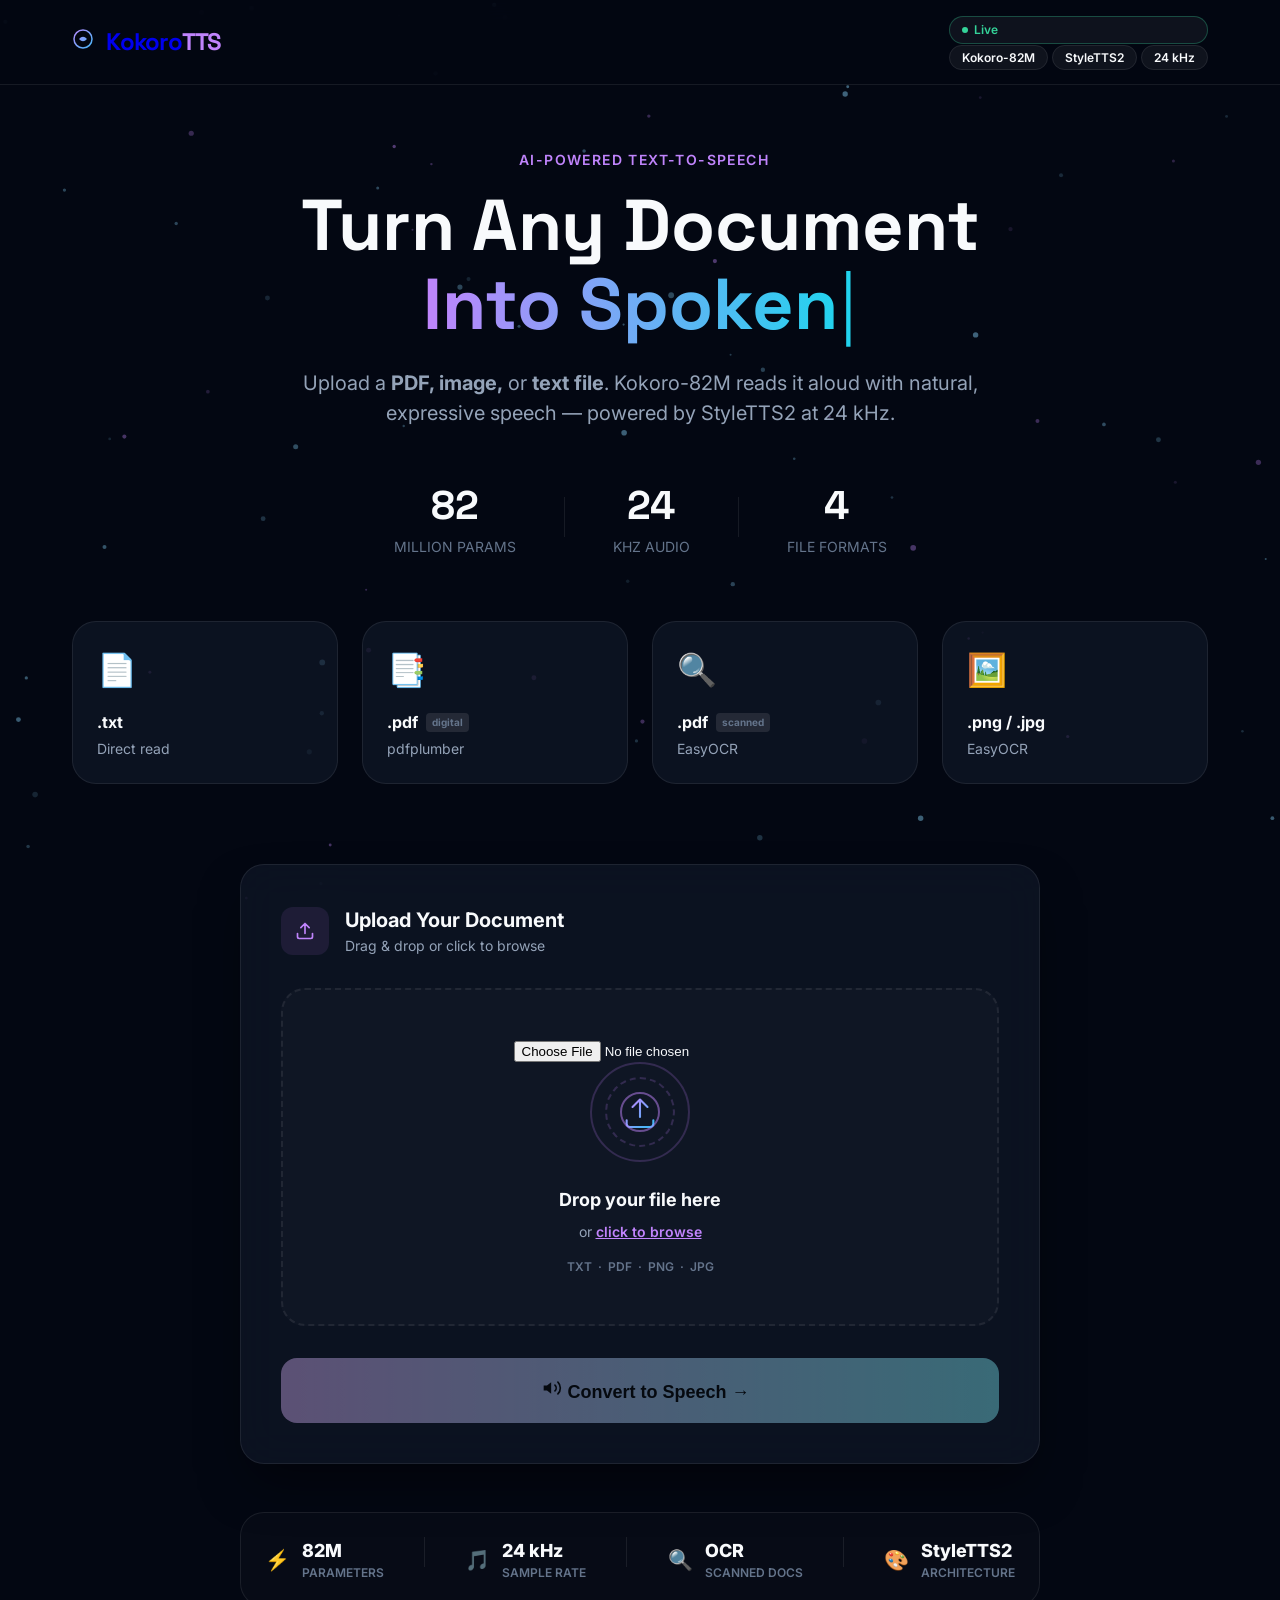
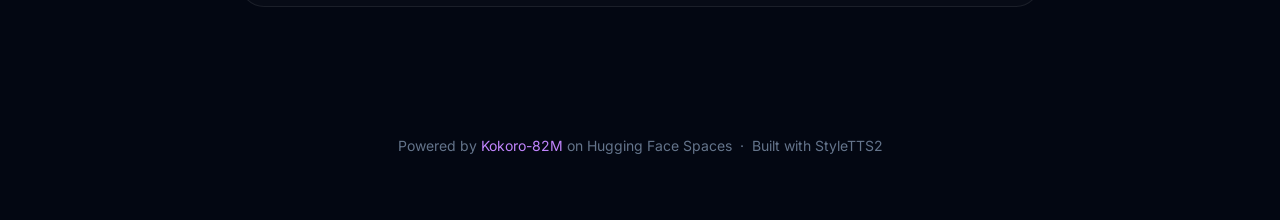
==== frontend/index.html @ 19678076 "Add Kokoro TTS frontend with fixed upload API" ====
<!DOCTYPE html>
<html lang="en">
<head>
  <meta charset="UTF-8" />
  <meta name="viewport" content="width=device-width, initial-scale=1.0" />
  <title>Kokoro TTS — Document to Speech</title>
  <meta name="description" content="Transform your documents into natural-sounding speech with Kokoro-82M. Upload a PDF, image, or text file and receive a high-quality MP3 narration powered by StyleTTS2." />
  <link rel="preconnect" href="https://fonts.googleapis.com" />
  <link rel="preconnect" href="https://fonts.gstatic.com" crossorigin />
  <link href="https://fonts.googleapis.com/css2?family=Inter:wght@300;400;500;600;700;800;900&family=Space+Grotesk:wght@400;500;600;700;800&display=swap" rel="stylesheet" />
  <link rel="stylesheet" href="style.css" />
</head>
<body>

  <!-- ── Canvas particle field ── -->
  <canvas id="bg-canvas" aria-hidden="true"></canvas>

  <!-- ── Noise texture overlay ── -->
  <div class="noise" aria-hidden="true"></div>

  <!-- ── Header ── -->
  <header class="header" id="header">
    <div class="header-inner">
      <a href="#main" class="logo" aria-label="Kokoro TTS home">
        <div class="logo-icon" aria-hidden="true">
          <svg width="22" height="22" viewBox="0 0 22 22" fill="none">
            <defs>
              <linearGradient id="logoGrad" x1="0" y1="0" x2="22" y2="22" gradientUnits="userSpaceOnUse">
                <stop offset="0%" stop-color="#c084fc"/>
                <stop offset="100%" stop-color="#38bdf8"/>
              </linearGradient>
            </defs>
            <path d="M11 2C6 2 2 6 2 11s4 9 9 9 9-4 9-9-4-9-9-9z" stroke="url(#logoGrad)" stroke-width="1.5" fill="none"/>
            <path d="M7 11 Q11 6.5 15 11 Q11 15.5 7 11Z" fill="url(#logoGrad)"/>
          </svg>
        </div>
        <span class="logo-text">Kokoro<span class="logo-accent">TTS</span></span>
      </a>
      <div class="header-right">
        <div class="header-badges" role="list" aria-label="Model info">
          <span class="badge badge-live" role="listitem">
            <span class="live-dot" aria-hidden="true"></span>Live
          </span>
          <span class="badge badge-model" role="listitem">Kokoro-82M</span>
          <span class="badge badge-arch" role="listitem">StyleTTS2</span>
          <span class="badge badge-hz" role="listitem">24 kHz</span>
        </div>
      </div>
    </div>
  </header>

  <main class="main" id="main">

    <!-- ── Hero ── -->
    <section class="hero" aria-labelledby="hero-title">

      <!-- Waveform decoration -->
      <div class="hero-wave" aria-hidden="true">
        <div class="wave-bars">
          <!-- 28 bars, animated via CSS -->
          <span></span><span></span><span></span><span></span><span></span>
          <span></span><span></span><span></span><span></span><span></span>
          <span></span><span></span><span></span><span></span><span></span>
          <span></span><span></span><span></span><span></span><span></span>
          <span></span><span></span><span></span><span></span><span></span>
          <span></span><span></span><span></span>
        </div>
      </div>

      <div class="hero-eyebrow">
        <span class="pulse-dot" aria-hidden="true"></span>
        AI-Powered Text-to-Speech
      </div>

      <h1 id="hero-title" class="hero-title">
        <span class="line1">Turn Any Document</span><br/>
        <span class="gradient-text" id="typewriter-text"></span><span class="typewriter-cursor" aria-hidden="true">|</span>
      </h1>

      <p class="hero-subtitle">
        Upload a <strong>PDF, image,</strong> or <strong>text file</strong>. Kokoro-82M reads it aloud with
        natural, expressive speech — powered by StyleTTS2 at 24 kHz.
      </p>

      <!-- Stats row -->
      <div class="hero-stats" role="list" aria-label="Model statistics">
        <div class="stat-item" role="listitem">
          <div class="stat-number" data-target="82">0</div>
          <div class="stat-label">Million Params</div>
        </div>
        <div class="stat-divider" aria-hidden="true"></div>
        <div class="stat-item" role="listitem">
          <div class="stat-number" data-target="24">0</div>
          <div class="stat-label">kHz Audio</div>
        </div>
        <div class="stat-divider" aria-hidden="true"></div>
        <div class="stat-item" role="listitem">
          <div class="stat-number" data-target="4">0</div>
          <div class="stat-label">File Formats</div>
        </div>
      </div>

      <!-- Format cards -->
      <div class="format-cards" role="list" aria-label="Supported file formats">
        <div class="format-card" role="listitem" tabindex="0">
          <div class="fc-glow" aria-hidden="true"></div>
          <div class="fc-icon" aria-hidden="true">📄</div>
          <div class="fc-name">.txt</div>
          <div class="fc-method">Direct read</div>
        </div>
        <div class="format-card" role="listitem" tabindex="0">
          <div class="fc-glow" aria-hidden="true"></div>
          <div class="fc-icon" aria-hidden="true">📑</div>
          <div class="fc-name">.pdf <span class="fc-tag">digital</span></div>
          <div class="fc-method">pdfplumber</div>
        </div>
        <div class="format-card" role="listitem" tabindex="0">
          <div class="fc-glow" aria-hidden="true"></div>
          <div class="fc-icon" aria-hidden="true">🔍</div>
          <div class="fc-name">.pdf <span class="fc-tag">scanned</span></div>
          <div class="fc-method">EasyOCR</div>
        </div>
        <div class="format-card" role="listitem" tabindex="0">
          <div class="fc-glow" aria-hidden="true"></div>
          <div class="fc-icon" aria-hidden="true">🖼️</div>
          <div class="fc-name">.png / .jpg</div>
          <div class="fc-method">EasyOCR</div>
        </div>
      </div>

    </section>

    <!-- ── Converter card ── -->
    <section class="card-section" aria-label="Document to speech converter" id="converter-section">
      <div class="card" id="converter-card">

        <!-- Glowing border -->
        <div class="card-glow" aria-hidden="true"></div>

        <!-- Upload phase -->
        <div class="phase" id="phase-upload">
          <div class="phase-header">
            <div class="phase-icon" aria-hidden="true">
              <svg viewBox="0 0 24 24" fill="none" width="20" height="20">
                <path d="M21 15v4a2 2 0 01-2 2H5a2 2 0 01-2-2v-4M17 8l-5-5-5 5M12 3v12" stroke="currentColor" stroke-width="2" stroke-linecap="round" stroke-linejoin="round"/>
              </svg>
            </div>
            <div>
              <div class="phase-title">Upload Your Document</div>
              <div class="phase-sub">Drag & drop or click to browse</div>
            </div>
          </div>

          <div
            class="drop-zone"
            id="drop-zone"
            role="button"
            tabindex="0"
            aria-label="Upload file. Click to browse or drag and drop."
            aria-describedby="file-hint"
          >
            <input type="file" id="file-input" accept=".txt,.pdf,.png,.jpg,.jpeg" aria-hidden="true" tabindex="-1" />

            <!-- Idle state -->
            <div class="dz-idle" id="dz-idle">
              <div class="dz-rings" aria-hidden="true">
                <div class="ring r1"></div>
                <div class="ring r2"></div>
                <div class="ring r3"></div>
                <svg class="dz-upload-icon" viewBox="0 0 48 48" fill="none">
                  <path d="M24 10v20M15 18l9-9 9 9" stroke="url(#uploadGrad)" stroke-width="2.5" stroke-linecap="round" stroke-linejoin="round"/>
                  <path d="M8 34v4a4 4 0 004 4h24a4 4 0 004-4v-4" stroke="url(#uploadGrad)" stroke-width="2.5" stroke-linecap="round"/>
                  <defs>
                    <linearGradient id="uploadGrad" x1="8" y1="10" x2="40" y2="42" gradientUnits="userSpaceOnUse">
                      <stop stop-color="#c084fc"/>
                      <stop offset="1" stop-color="#38bdf8"/>
                    </linearGradient>
                  </defs>
                </svg>
              </div>
              <div class="dz-idle-title">Drop your file here</div>
              <div class="dz-idle-sub">or <span class="dz-browse-link">click to browse</span></div>
              <div class="dz-formats" id="file-hint">TXT &nbsp;·&nbsp; PDF &nbsp;·&nbsp; PNG &nbsp;·&nbsp; JPG</div>
            </div>

            <!-- Drag-over state -->
            <div class="dz-dragover" id="dz-dragover" hidden>
              <div class="dz-drop-icon" aria-hidden="true">📥</div>
              <div class="dz-drop-text">Release to upload</div>
            </div>

            <!-- File selected state -->
            <div class="dz-file" id="dz-file" hidden>
              <div class="dz-file-preview">
                <div class="dz-file-emoji" id="dz-file-emoji" aria-hidden="true">📄</div>
                <div class="dz-file-details">
                  <div class="dz-file-name" id="dz-file-name">document.pdf</div>
                  <div class="dz-file-meta">
                    <span id="dz-file-size">0 KB</span>
                    <span class="dz-file-type-badge" id="dz-file-type">PDF</span>
                  </div>
                </div>
                <button class="dz-remove-btn" id="dz-remove" aria-label="Remove file" type="button">
                  <svg viewBox="0 0 16 16" fill="none" width="14" height="14">
                    <path d="M12 4L4 12M4 4l8 8" stroke="currentColor" stroke-width="2" stroke-linecap="round"/>
                  </svg>
                </button>
              </div>
              <div class="dz-file-bar" aria-hidden="true">
                <div class="dz-file-bar-fill"></div>
              </div>
            </div>
          </div>

          <button class="convert-btn" id="convert-btn" disabled aria-label="Convert document to speech">
            <span class="btn-shimmer" aria-hidden="true"></span>
            <span class="btn-content">
              <span class="btn-icon" aria-hidden="true">
                <svg viewBox="0 0 24 24" fill="none" width="20" height="20">
                  <path d="M11 5L6 9H2v6h4l5 4V5z" fill="currentColor"/>
                  <path d="M19.07 4.93a10 10 0 010 14.14M15.54 8.46a5 5 0 010 7.07" stroke="currentColor" stroke-width="2" stroke-linecap="round"/>
                </svg>
              </span>
              <span class="btn-text">Convert to Speech</span>
              <span class="btn-arrow" aria-hidden="true">→</span>
            </span>
            <span class="btn-loader" aria-hidden="true">
              <span class="loader-bars">
                <span></span><span></span><span></span><span></span><span></span>
              </span>
              <span class="loader-text">Processing…</span>
            </span>
          </button>
        </div>

        <!-- Progress phase -->
        <div class="phase" id="phase-progress" hidden aria-live="polite">
          <div class="progress-visual">
            <!-- Animated waveform during processing -->
            <div class="proc-wave" aria-hidden="true">
              <span></span><span></span><span></span><span></span><span></span>
              <span></span><span></span><span></span><span></span><span></span>
              <span></span><span></span><span></span><span></span><span></span>
            </div>
            <div class="proc-label" id="proc-label">Uploading file…</div>
          </div>

          <div class="progress-track">
            <div class="progress-fill" id="progress-fill"></div>
            <div class="progress-glow" id="progress-glow"></div>
          </div>
          <div class="progress-pct" id="progress-pct">0%</div>

          <div class="step-track" role="list" aria-label="Processing steps">
            <div class="step-item" id="step-upload" role="listitem">
              <div class="step-circle">
                <svg class="step-check" viewBox="0 0 16 16" fill="none" width="10" height="10"><path d="M3 8l3.5 3.5L13 4" stroke="white" stroke-width="2" stroke-linecap="round" stroke-linejoin="round"/></svg>
                <span class="step-num">1</span>
              </div>
              <span class="step-name">Upload</span>
            </div>
            <div class="step-connector" id="conn-1"></div>
            <div class="step-item" id="step-extract" role="listitem">
              <div class="step-circle">
                <svg class="step-check" viewBox="0 0 16 16" fill="none" width="10" height="10"><path d="M3 8l3.5 3.5L13 4" stroke="white" stroke-width="2" stroke-linecap="round" stroke-linejoin="round"/></svg>
                <span class="step-num">2</span>
              </div>
              <span class="step-name">Extract</span>
            </div>
            <div class="step-connector" id="conn-2"></div>
            <div class="step-item" id="step-synth" role="listitem">
              <div class="step-circle">
                <svg class="step-check" viewBox="0 0 16 16" fill="none" width="10" height="10"><path d="M3 8l3.5 3.5L13 4" stroke="white" stroke-width="2" stroke-linecap="round" stroke-linejoin="round"/></svg>
                <span class="step-num">3</span>
              </div>
              <span class="step-name">Synthesize</span>
            </div>
            <div class="step-connector" id="conn-3"></div>
            <div class="step-item" id="step-done" role="listitem">
              <div class="step-circle">
                <svg class="step-check" viewBox="0 0 16 16" fill="none" width="10" height="10"><path d="M3 8l3.5 3.5L13 4" stroke="white" stroke-width="2" stroke-linecap="round" stroke-linejoin="round"/></svg>
                <span class="step-num">4</span>
              </div>
              <span class="step-name">Done</span>
            </div>
          </div>
        </div>

        <!-- Results phase -->
        <div class="phase" id="phase-results" hidden aria-label="Conversion results">
          <!-- Confetti container -->
          <div class="confetti-container" id="confetti-container" aria-hidden="true"></div>

          <div class="result-success">
            <div class="success-ring" aria-hidden="true">
              <svg viewBox="0 0 64 64" fill="none" width="64" height="64">
                <circle cx="32" cy="32" r="30" stroke="url(#successGrad)" stroke-width="2" class="success-circle"/>
                <path d="M20 32l8 8 16-16" stroke="url(#successGrad)" stroke-width="3" stroke-linecap="round" stroke-linejoin="round" class="success-check"/>
                <defs>
                  <linearGradient id="successGrad" x1="2" y1="2" x2="62" y2="62" gradientUnits="userSpaceOnUse">
                    <stop stop-color="#34d399"/>
                    <stop offset="1" stop-color="#06b6d4"/>
                  </linearGradient>
                </defs>
              </svg>
            </div>
            <div class="success-text">
              <div class="success-title">Conversion Complete!</div>
              <div class="success-sub" id="result-status-text">Your audio is ready</div>
            </div>
          </div>

          <!-- Custom audio visualizer player -->
          <div class="audio-player-card" id="audio-card">
            <div class="apc-header">
              <div class="apc-title">
                <svg viewBox="0 0 20 20" fill="none" width="16" height="16" aria-hidden="true">
                  <circle cx="10" cy="10" r="8.5" stroke="currentColor" stroke-width="1.5"/>
                  <path d="M8 7l5 3-5 3V7z" fill="currentColor"/>
                </svg>
                Generated Speech
              </div>
              <div class="apc-format">MP3 · 24 kHz</div>
            </div>

            <!-- Waveform visualizer (canvas) -->
            <div class="visualizer-wrap">
              <canvas id="visualizer" aria-hidden="true"></canvas>
              <div class="visualizer-idle" id="viz-idle" aria-hidden="true">
                <div class="viz-idle-bars">
                  <span></span><span></span><span></span><span></span><span></span>
                  <span></span><span></span><span></span><span></span><span></span>
                </div>
              </div>
            </div>

            <!-- Hidden native audio element -->
            <audio id="audio-player" preload="none" aria-label="Generated speech audio" crossorigin="anonymous"></audio>

            <!-- Custom controls -->
            <div class="apc-controls">
              <button class="apc-play-btn" id="apc-play" aria-label="Play audio" type="button">
                <svg id="play-icon" viewBox="0 0 24 24" fill="none" width="22" height="22">
                  <path d="M6 4l14 8-14 8V4z" fill="currentColor"/>
                </svg>
                <svg id="pause-icon" viewBox="0 0 24 24" fill="none" width="22" height="22" style="display:none">
                  <rect x="6" y="4" width="4" height="16" rx="1" fill="currentColor"/>
                  <rect x="14" y="4" width="4" height="16" rx="1" fill="currentColor"/>
                </svg>
              </button>
              <div class="apc-seek-wrap">
                <input type="range" class="apc-seek" id="apc-seek" min="0" max="100" value="0" step="0.1" aria-label="Audio position"/>
                <div class="apc-time">
                  <span id="apc-current">0:00</span>
                  <span id="apc-duration">0:00</span>
                </div>
              </div>
              <button class="apc-vol-btn" id="apc-vol" aria-label="Toggle mute" type="button">
                <svg viewBox="0 0 24 24" fill="none" width="18" height="18">
                  <path d="M11 5L6 9H2v6h4l5 4V5z" fill="currentColor"/>
                  <path d="M15.54 8.46a5 5 0 010 7.07M19.07 4.93a10 10 0 010 14.14" stroke="currentColor" stroke-width="2" stroke-linecap="round"/>
                </svg>
              </button>
            </div>

            <a class="download-audio-btn" id="download-audio" href="#" download aria-label="Download MP3">
              <svg viewBox="0 0 20 20" fill="none" width="16" height="16" aria-hidden="true">
                <path d="M10 3v10M5 9l5 5 5-5" stroke="currentColor" stroke-width="1.8" stroke-linecap="round" stroke-linejoin="round"/>
                <path d="M3 17h14" stroke="currentColor" stroke-width="1.8" stroke-linecap="round"/>
              </svg>
              Download MP3
            </a>
          </div>

          <!-- Text download -->
          <a class="txt-btn" id="download-txt" href="#" download aria-label="Download processed text">
            <svg viewBox="0 0 20 20" fill="none" width="15" height="15" aria-hidden="true">
              <rect x="4" y="2" width="12" height="16" rx="2" stroke="currentColor" stroke-width="1.5"/>
              <path d="M7 7h6M7 10h6M7 13h4" stroke="currentColor" stroke-width="1.5" stroke-linecap="round"/>
            </svg>
            Download Processed Text (.txt)
          </a>

          <button class="again-btn" id="reset-btn" type="button">
            <svg viewBox="0 0 20 20" fill="none" width="15" height="15" aria-hidden="true">
              <path d="M3.5 9A6.5 6.5 0 1110 3.5H7" stroke="currentColor" stroke-width="1.5" stroke-linecap="round" stroke-linejoin="round"/>
              <path d="M7 1v4H3" stroke="currentColor" stroke-width="1.5" stroke-linecap="round" stroke-linejoin="round"/>
            </svg>
            Convert Another File
          </button>
        </div>

        <!-- Error phase -->
        <div class="phase" id="phase-error" hidden role="alert">
          <div class="error-wrap">
            <div class="error-icon-wrap" aria-hidden="true">
              <svg viewBox="0 0 48 48" fill="none" width="48" height="48">
                <circle cx="24" cy="24" r="22" stroke="#f87171" stroke-width="2"/>
                <path d="M24 14v12M24 32v2" stroke="#f87171" stroke-width="2.5" stroke-linecap="round"/>
              </svg>
            </div>
            <div class="error-title">Something went wrong</div>
            <div class="error-msg" id="error-msg">Please try again.</div>
            <button class="again-btn" id="error-reset-btn" type="button">Try Again</button>
          </div>
        </div>

      </div>

      <!-- Stats strip below card -->
      <div class="stats-strip" aria-label="Model capabilities">
        <div class="ss-item">
          <div class="ss-icon" aria-hidden="true">⚡</div>
          <div>
            <div class="ss-val">82M</div>
            <div class="ss-label">Parameters</div>
          </div>
        </div>
        <div class="ss-sep" aria-hidden="true"></div>
        <div class="ss-item">
          <div class="ss-icon" aria-hidden="true">🎵</div>
          <div>
            <div class="ss-val">24 kHz</div>
            <div class="ss-label">Sample Rate</div>
          </div>
        </div>
        <div class="ss-sep" aria-hidden="true"></div>
        <div class="ss-item">
          <div class="ss-icon" aria-hidden="true">🔍</div>
          <div>
            <div class="ss-val">OCR</div>
            <div class="ss-label">Scanned docs</div>
          </div>
        </div>
        <div class="ss-sep" aria-hidden="true"></div>
        <div class="ss-item">
          <div class="ss-icon" aria-hidden="true">🎨</div>
          <div>
            <div class="ss-val">StyleTTS2</div>
            <div class="ss-label">Architecture</div>
          </div>
        </div>
      </div>
    </section>

  </main>

  <footer class="footer">
    <div class="footer-wave" aria-hidden="true">
      <span></span><span></span><span></span><span></span><span></span>
      <span></span><span></span><span></span><span></span><span></span>
    </div>
    <p class="footer-text">
      Powered by
      <a href="https://huggingface.co/spaces/audio8899/kokorov2" target="_blank" rel="noopener noreferrer">Kokoro-82M</a>
      on Hugging Face Spaces &nbsp;·&nbsp; Built with StyleTTS2
    </p>
  </footer>

  <script src="app.js?v=2"></script>
</body>
</html>
---- frontend/style.css ----
/* ── KOKORO TTS PREMIUM DARK UI ── */

:root {
  --bg: #030712;
  --card-bg: rgba(17, 24, 39, 0.7);
  --card-border: rgba(255, 255, 255, 0.08);
  --purple: #c084fc;
  --purple-glow: rgba(192, 132, 252, 0.3);
  --cyan: #22d3ee;
  --cyan-glow: rgba(34, 211, 238, 0.3);
  --text-primary: #f8fafc;
  --text-secondary: #94a3b8;
  --text-muted: #64748b;
  --success: #34d399;
  --error: #f87171;
  --radius: 24px;
}

* { box-sizing: border-box; margin: 0; padding: 0; }
body {
  font-family: 'Inter', sans-serif;
  background: var(--bg);
  color: var(--text-primary);
  min-height: 100vh;
  overflow-x: hidden;
  line-height: 1.5;
}

/* Background Canvas */
#bg-canvas {
  position: fixed;
  inset: 0;
  z-index: -2;
  pointer-events: none;
}
.noise {
  position: fixed;
  inset: 0;
  z-index: -1;
  background: url('https://grainy-gradients.vercel.app/noise.svg');
  opacity: 0.05;
  pointer-events: none;
}

/* Header */
.header {
  backdrop-filter: blur(12px);
  border-bottom: 1px solid var(--card-border);
  position: sticky;
  top: 0;
  z-index: 100;
  background: rgba(3, 7, 18, 0.8);
}
.header-inner {
  max-width: 1200px;
  margin: 0 auto;
  padding: 1rem 2rem;
  display: flex;
  justify-content: space-between;
  align-items: center;
}
.logo {
  display: flex;
  align-items: center;
  gap: 0.75rem;
  text-decoration: none;
}
.logo-text {
  font-family: 'Space Grotesk', sans-serif;
  font-weight: 800;
  font-size: 1.5rem;
  letter-spacing: -0.05em;
}
.logo-accent { color: var(--purple); }

.badge {
  padding: 0.25rem 0.75rem;
  border-radius: 99px;
  font-size: 0.75rem;
  font-weight: 600;
  border: 1px solid var(--card-border);
  background: rgba(255,255,255,0.05);
}
.badge-live { color: var(--success); border-color: rgba(52, 211, 153, 0.3); display: flex; align-items: center; gap: 0.4rem; }
.live-dot { width: 6px; height: 6px; background: var(--success); border-radius: 50%; animation: pulse 2s infinite; }

@keyframes pulse { 0% { transform: scale(0.95); opacity: 1; } 70% { transform: scale(1.5); opacity: 0; } 100% { transform: scale(0.95); opacity: 0; } }

/* Hero */
.main { max-width: 1200px; margin: 0 auto; padding: 4rem 2rem; }
.hero { text-align: center; margin-bottom: 5rem; position: relative; }
.hero-eyebrow {
  font-size: 0.875rem;
  font-weight: 600;
  color: var(--purple);
  text-transform: uppercase;
  letter-spacing: 0.1em;
  margin-bottom: 1rem;
  display: flex;
  align-items: center;
  justify-content: center;
  gap: 0.5rem;
}
.hero-title {
  font-family: 'Space Grotesk', sans-serif;
  font-size: clamp(2.5rem, 8vw, 4.5rem);
  font-weight: 900;
  line-height: 1.1;
  margin-bottom: 1.5rem;
}
.gradient-text {
  background: linear-gradient(90deg, var(--purple), var(--cyan));
  -webkit-background-clip: text;
  background-clip: text;
  -webkit-text-fill-color: transparent;
}
.typewriter-cursor { font-weight: 200; color: var(--cyan); margin-left: 2px; }

.hero-subtitle {
  font-size: 1.25rem;
  color: var(--text-secondary);
  max-width: 700px;
  margin: 0 auto 3rem;
}

/* Stats */
.hero-stats { display: flex; justify-content: center; align-items: center; gap: 3rem; margin-bottom: 4rem; }
.stat-item { text-align: center; }
.stat-number { font-size: 2.5rem; font-weight: 800; font-family: 'Space Grotesk', sans-serif; }
.stat-label { font-size: 0.875rem; color: var(--text-muted); text-transform: uppercase; }
.stat-divider { width: 1px; height: 40px; background: var(--card-border); }

/* Format Cards */
.format-cards {
  display: grid;
  grid-template-columns: repeat(auto-fit, minmax(200px, 1fr));
  gap: 1.5rem;
  margin-top: 3rem;
}
.format-card {
  background: var(--card-bg);
  border: 1px solid var(--card-border);
  padding: 1.5rem;
  border-radius: 1.5rem;
  text-align: left;
  transition: all 0.3s cubic-bezier(0.4, 0, 0.2, 1);
  cursor: pointer;
}
.format-card:hover { border-color: var(--purple); transform: translateY(-5px); box-shadow: 0 10px 30px -10px var(--purple-glow); }
.fc-icon { font-size: 2rem; margin-bottom: 1rem; }
.fc-name { font-weight: 700; margin-bottom: 0.25rem; display: flex; align-items: center; gap: 0.5rem; }
.fc-tag { font-size: 0.625rem; padding: 2px 6px; background: rgba(255,255,255,0.1); border-radius: 4px; color: var(--text-muted); }
.fc-method { font-size: 0.875rem; color: var(--text-secondary); }

/* Converter Card */
.card-section { max-width: 800px; margin: 0 auto; perspective: 1000px; }
.card {
  background: var(--card-bg);
  border: 1px solid var(--card-border);
  border-radius: var(--radius);
  padding: 2.5rem;
  backdrop-filter: blur(20px);
  position: relative;
  transition: transform 0.1s ease-out;
  box-shadow: 0 25px 50px -12px rgba(0,0,0,0.5);
}
.phase-header { display: flex; align-items: center; gap: 1rem; margin-bottom: 2rem; }
.phase-icon { width: 48px; height: 48px; background: rgba(192, 132, 252, 0.1); border-radius: 12px; display: flex; align-items: center; justify-content: center; color: var(--purple); }
.phase-title { font-size: 1.25rem; font-weight: 700; }
.phase-sub { font-size: 0.875rem; color: var(--text-secondary); }

/* Drop Zone */
.drop-zone {
  border: 2px dashed var(--card-border);
  border-radius: 1.5rem;
  padding: 3rem;
  text-align: center;
  transition: all 0.3s;
  cursor: pointer;
  margin-bottom: 2rem;
  background: rgba(255,255,255,0.02);
}
.drop-zone:hover, .drop-zone.drag-over { border-color: var(--purple); background: rgba(192, 132, 252, 0.05); }
.dz-idle { display: flex; flex-direction: column; align-items: center; }
.dz-rings { position: relative; width: 100px; height: 100px; display: flex; align-items: center; justify-content: center; margin-bottom: 1.5rem; }
.ring { position: absolute; border: 2px solid var(--purple); border-radius: 50%; opacity: 0.2; }
.r1 { inset: 0; animation: rotate 10s linear infinite; }
.r2 { inset: 15px; border-style: dashed; animation: rotate 7s linear infinite reverse; }
.r3 { inset: 30px; opacity: 0.5; }
@keyframes rotate { from { transform: rotate(0deg); } to { transform: rotate(360deg); } }

.dz-upload-icon { width: 40px; height: 40px; }
.dz-idle-title { font-weight: 700; font-size: 1.125rem; margin-bottom: 0.5rem; }
.dz-idle-sub { color: var(--text-secondary); font-size: 0.875rem; margin-bottom: 1rem; }
.dz-browse-link { color: var(--purple); font-weight: 600; text-decoration: underline; }
.dz-formats { font-size: 0.75rem; color: var(--text-muted); font-weight: 600; }

/* File Preview */
.dz-file-preview { display: flex; align-items: center; gap: 1rem; padding: 1.5rem; background: rgba(255,255,255,0.05); border-radius: 1rem; border: 1px solid var(--card-border); margin-bottom: 1rem; }
.dz-file-emoji { font-size: 2.5rem; }
.dz-file-details { flex: 1; min-width: 0; }
.dz-file-name { font-weight: 700; white-space: nowrap; overflow: hidden; text-overflow: ellipsis; }
.dz-file-meta { font-size: 0.75rem; color: var(--text-muted); display: flex; align-items: center; gap: 0.75rem; margin-top: 0.25rem; }
.dz-file-type-badge { padding: 2px 6px; background: var(--purple); color: black; font-weight: 800; border-radius: 4px; }
.dz-remove-btn { background: none; border: none; color: var(--text-muted); cursor: pointer; transition: 0.2s; }
.dz-remove-btn:hover { color: var(--error); }

.dz-file-bar { height: 4px; background: rgba(255,255,255,0.1); border-radius: 2px; overflow: hidden; }
.dz-file-bar-fill { height: 100%; background: var(--purple); width: 0; transition: width 0.5s ease-out; }

/* Buttons */
.convert-btn {
  width: 100%;
  background: linear-gradient(90deg, var(--purple), var(--cyan));
  border: none;
  border-radius: 1rem;
  padding: 1.25rem;
  color: black;
  font-weight: 800;
  font-size: 1.125rem;
  display: flex;
  align-items: center;
  justify-content: center;
  gap: 0.75rem;
  cursor: pointer;
  transition: all 0.3s;
  position: relative;
  overflow: hidden;
}
.convert-btn:disabled { opacity: 0.5; cursor: not-allowed; filter: grayscale(0.5); }
.convert-btn:not(:disabled):hover { transform: scale(1.02); box-shadow: 0 0 40px var(--purple-glow); }
.btn-loader { display: none; }
.convert-btn.loading .btn-content { display: none; }
.convert-btn.loading .btn-loader { display: flex; align-items: center; gap: 1rem; }

/* Progress Phase */
.progress-visual { text-align: center; margin-bottom: 2rem; }
.proc-label { font-weight: 600; color: var(--cyan); margin-top: 1rem; }
.progress-track { height: 12px; background: rgba(255,255,255,0.05); border-radius: 99px; position: relative; margin-bottom: 1rem; overflow: hidden; }
.progress-fill { height: 100%; background: linear-gradient(90deg, var(--purple), var(--cyan)); width: 0%; transition: width 0.3s; }
.progress-pct { text-align: center; font-family: 'Space Grotesk', sans-serif; font-weight: 800; font-size: 1.5rem; }

/* Steps */
.step-track { display: flex; justify-content: space-between; align-items: center; margin-top: 3rem; }
.step-item { display: flex; flex-direction: column; align-items: center; gap: 0.5rem; }
.step-circle { width: 32px; height: 32px; border-radius: 50%; border: 2px solid var(--card-border); display: flex; align-items: center; justify-content: center; font-size: 0.75rem; font-weight: 800; background: var(--bg); transition: 0.3s; }
.step-check { display: none; }
.step-name { font-size: 0.75rem; font-weight: 700; color: var(--text-muted); text-transform: uppercase; }

.step-item.active .step-circle { border-color: var(--cyan); color: var(--cyan); box-shadow: 0 0 15px var(--cyan-glow); }
.step-item.active .step-name { color: var(--cyan); }
.step-item.done .step-circle { background: var(--success); border-color: var(--success); }
.step-item.done .step-num { display: none; }
.step-item.done .step-check { display: block; }
.step-item.done .step-name { color: var(--success); }

.step-connector { flex: 1; height: 2px; background: var(--card-border); margin: 0 1rem; margin-top: -24px; transition: 0.3s; }
.step-connector.active { background: var(--success); }

/* Results */
.result-success { text-align: center; margin-bottom: 2rem; }
.success-ring { margin-bottom: 1rem; }
.success-title { font-size: 1.5rem; font-weight: 900; }
.success-sub { color: var(--text-secondary); }

/* Audio Player Card */
.audio-player-card { background: rgba(255,255,255,0.03); border: 1px solid var(--card-border); border-radius: 1.5rem; padding: 1.5rem; margin-bottom: 2rem; }
.apc-header { display: flex; justify-content: space-between; align-items: center; margin-bottom: 1.5rem; font-size: 0.875rem; }
.apc-title { display: flex; align-items: center; gap: 0.5rem; font-weight: 700; }
.apc-format { color: var(--text-muted); font-weight: 600; }

.visualizer-wrap { height: 80px; margin-bottom: 1.5rem; position: relative; }
#visualizer { width: 100%; height: 100%; }

.apc-controls { display: flex; align-items: center; gap: 1rem; margin-bottom: 1.5rem; }
.apc-play-btn { width: 56px; height: 56px; border-radius: 50%; border: none; background: var(--text-primary); color: black; cursor: pointer; display: flex; align-items: center; justify-content: center; transition: 0.2s; }
.apc-play-btn:hover { transform: scale(1.1); }
.apc-seek-wrap { flex: 1; }
.apc-seek { width: 100%; accent-color: var(--purple); cursor: pointer; margin-bottom: 0.5rem; }
.apc-time { display: flex; justify-content: space-between; font-size: 0.75rem; color: var(--text-muted); font-family: 'Space Grotesk', sans-serif; }
.apc-vol-btn { background: none; border: none; color: var(--text-primary); cursor: pointer; opacity: 0.7; }

.download-audio-btn { display: flex; width: 100%; align-items: center; justify-content: center; gap: 0.5rem; padding: 1rem; background: var(--purple); color: black; text-decoration: none; border-radius: 0.75rem; font-weight: 800; transition: 0.2s; }
.download-audio-btn:hover { background: var(--cyan); }

.txt-btn, .again-btn { display: flex; width: 100%; align-items: center; justify-content: center; gap: 0.5rem; padding: 1rem; background: rgba(255,255,255,0.05); color: var(--text-primary); border: 1px solid var(--card-border); border-radius: 0.75rem; font-weight: 600; cursor: pointer; transition: 0.2s; text-decoration: none; margin-top: 0.75rem; }
.txt-btn:hover, .again-btn:hover { background: rgba(255,255,255,0.1); }

/* Confetti */
.confetti-container { position: absolute; inset: 0; pointer-events: none; overflow: hidden; }
.confetti-piece { position: absolute; top: -10px; animation: confetti-fall linear forwards; }
@keyframes confetti-fall { to { transform: translateY(500px) rotate(720deg); opacity: 0; } }

/* Stats Strip */
.stats-strip { display: flex; justify-content: space-between; margin-top: 3rem; background: rgba(255,255,255,0.02); padding: 1.5rem; border-radius: 1.5rem; border: 1px solid var(--card-border); }
.ss-item { display: flex; align-items: center; gap: 0.75rem; }
.ss-icon { font-size: 1.25rem; }
.ss-val { font-weight: 800; font-size: 1.125rem; }
.ss-label { font-size: 0.75rem; color: var(--text-muted); text-transform: uppercase; font-weight: 600; }
.ss-sep { width: 1px; height: 30px; background: var(--card-border); }

/* Footer */
.footer { padding: 4rem 2rem; text-align: center; color: var(--text-muted); font-size: 0.875rem; }
.footer a { color: var(--purple); text-decoration: none; }

/* Responsive */
@media (max-width: 768px) {
  .hero-stats { gap: 1rem; }
  .stat-divider { display: none; }
  .stats-strip { flex-direction: column; gap: 1.5rem; }
  .ss-sep { display: none; }
  .step-connector { display: none; }
}

[hidden] { display: none !important; }
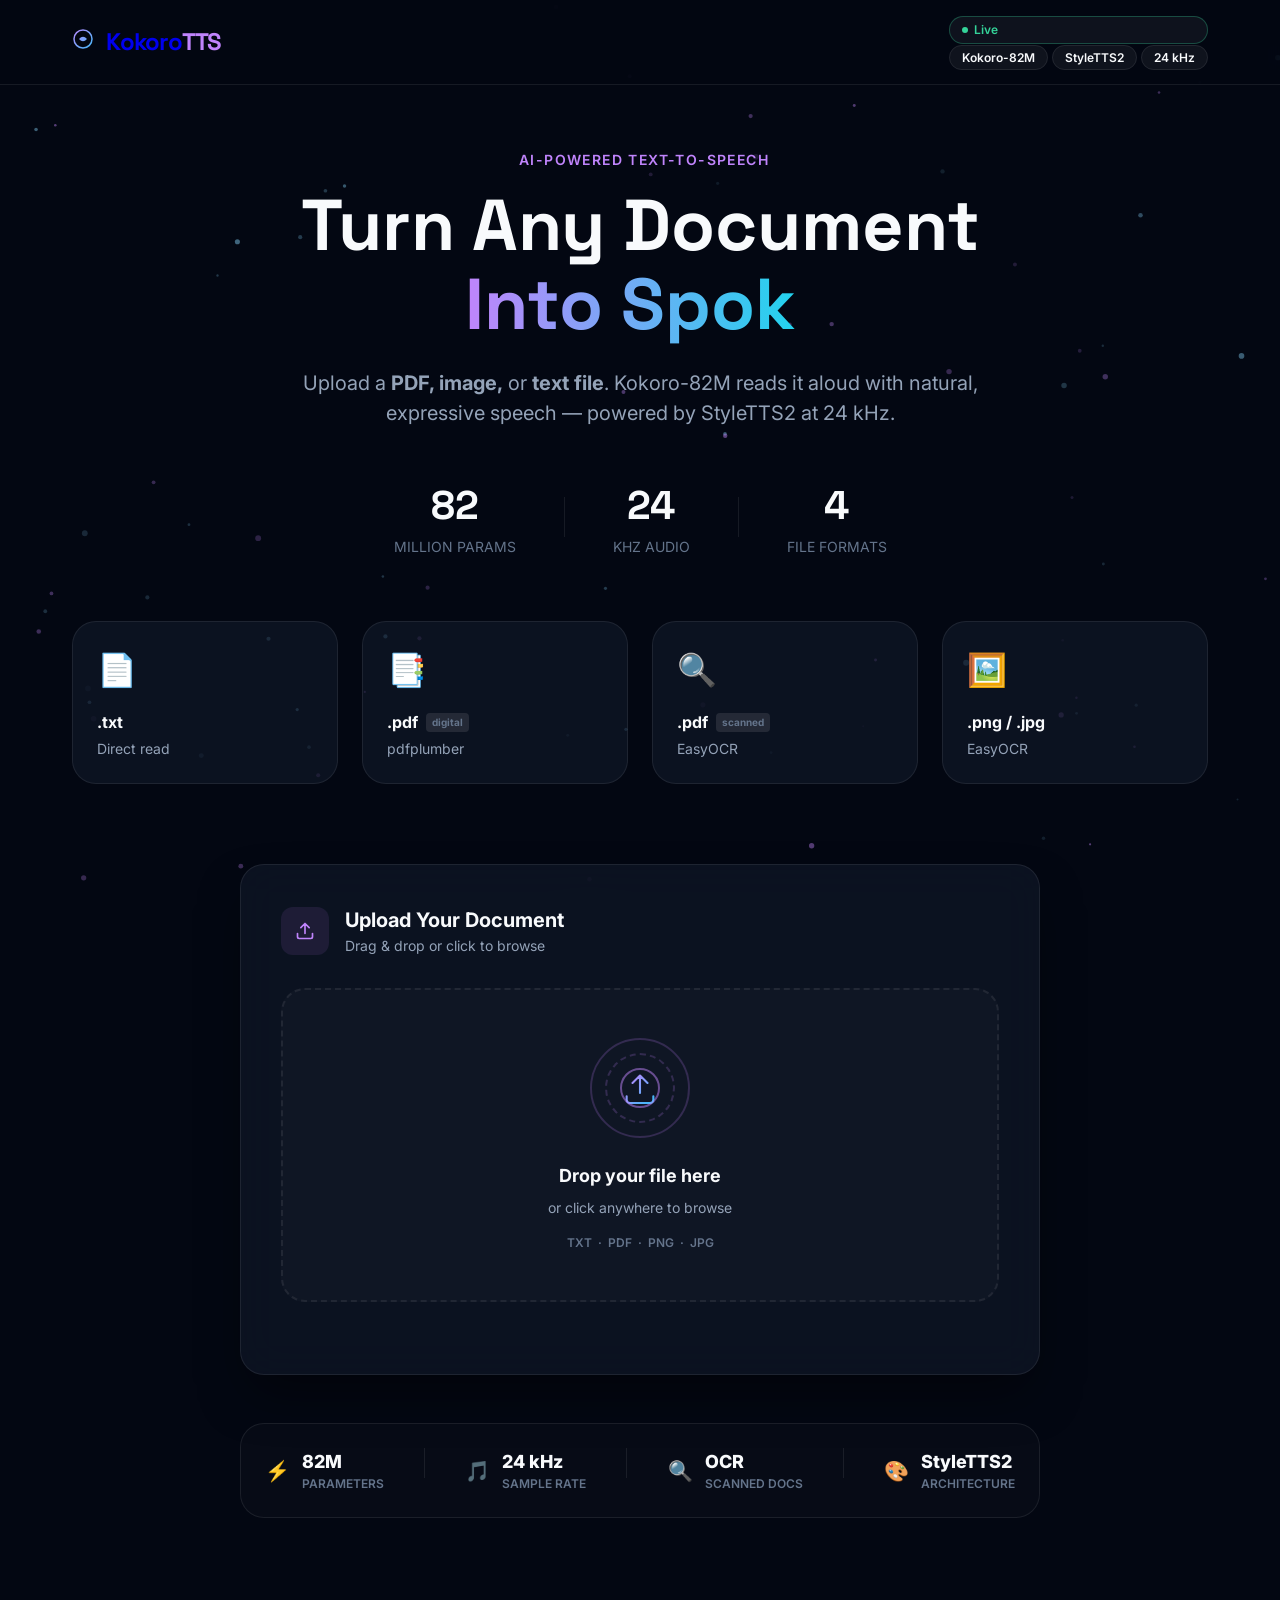
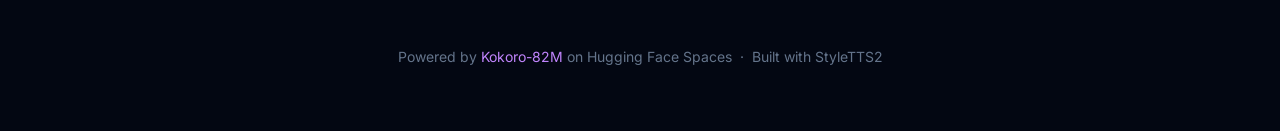
==== commit 6802de02: "changes" ====
--- a/frontend/index.html
+++ b/frontend/index.html
@@ -179,7 +179,7 @@
                 </svg>
               </div>
               <div class="dz-idle-title">Drop your file here</div>
-              <div class="dz-idle-sub">or <span class="dz-browse-link">click to browse</span></div>
+              <div class="dz-idle-sub">or click anywhere to browse</div>
               <div class="dz-formats" id="file-hint">TXT &nbsp;·&nbsp; PDF &nbsp;·&nbsp; PNG &nbsp;·&nbsp; JPG</div>
             </div>
 
@@ -211,26 +211,6 @@
               </div>
             </div>
           </div>
-
-          <button class="convert-btn" id="convert-btn" disabled aria-label="Convert document to speech">
-            <span class="btn-shimmer" aria-hidden="true"></span>
-            <span class="btn-content">
-              <span class="btn-icon" aria-hidden="true">
-                <svg viewBox="0 0 24 24" fill="none" width="20" height="20">
-                  <path d="M11 5L6 9H2v6h4l5 4V5z" fill="currentColor"/>
-                  <path d="M19.07 4.93a10 10 0 010 14.14M15.54 8.46a5 5 0 010 7.07" stroke="currentColor" stroke-width="2" stroke-linecap="round"/>
-                </svg>
-              </span>
-              <span class="btn-text">Convert to Speech</span>
-              <span class="btn-arrow" aria-hidden="true">→</span>
-            </span>
-            <span class="btn-loader" aria-hidden="true">
-              <span class="loader-bars">
-                <span></span><span></span><span></span><span></span><span></span>
-              </span>
-              <span class="loader-text">Processing…</span>
-            </span>
-          </button>
         </div>
 
         <!-- Progress phase -->
--- a/frontend/style.css
+++ b/frontend/style.css
@@ -180,6 +180,7 @@
   margin-bottom: 2rem;
   background: rgba(255,255,255,0.02);
 }
+#file-input { display: none; }
 .drop-zone:hover, .drop-zone.drag-over { border-color: var(--purple); background: rgba(192, 132, 252, 0.05); }
 .dz-idle { display: flex; flex-direction: column; align-items: center; }
 .dz-rings { position: relative; width: 100px; height: 100px; display: flex; align-items: center; justify-content: center; margin-bottom: 1.5rem; }
